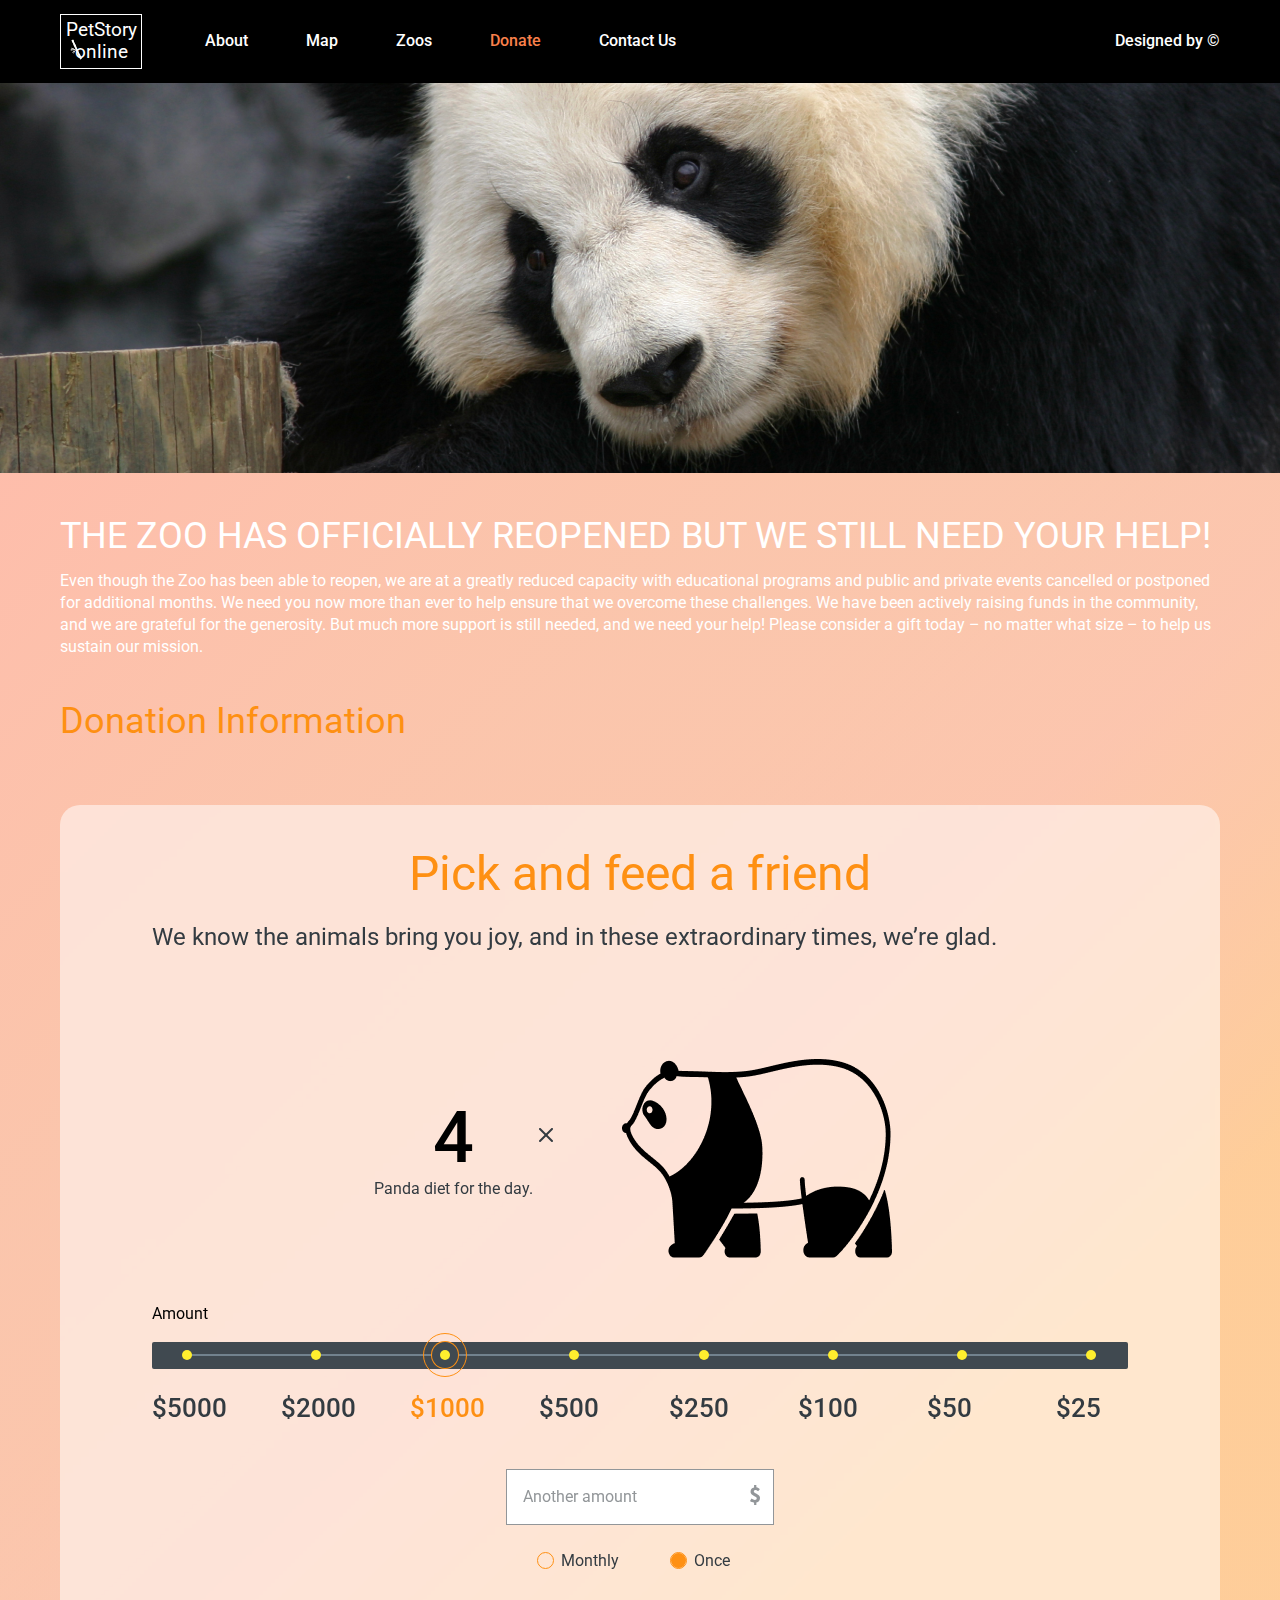
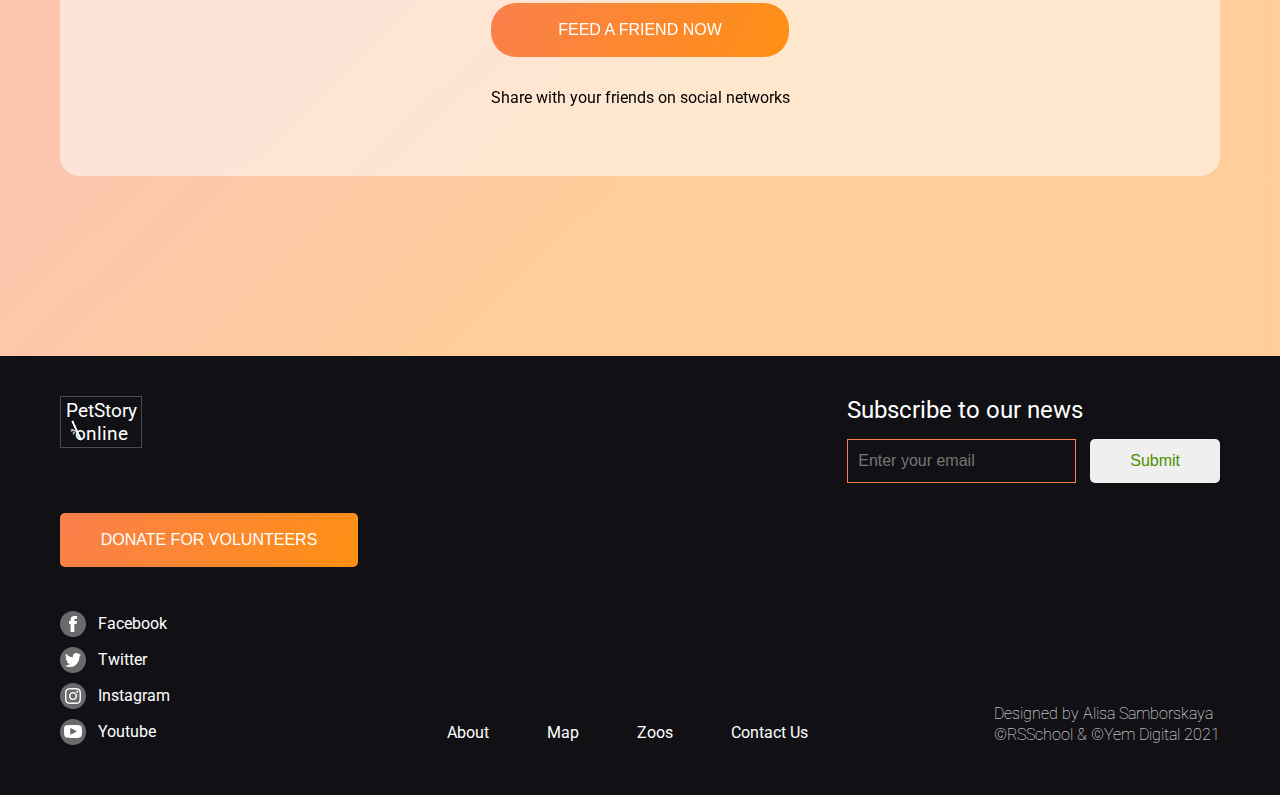
==== pages/donate/index.html @ e5a46377 "feat: add donate page" ====
<!DOCTYPE html>
<html lang="en">
<head>
  <meta charset="UTF-8">
  <meta http-equiv="X-UA-Compatible" content="IE=edge">
  <meta name="viewport" content="width=device-width, initial-scale=1.0">
  <link rel="preconnect" href="https://fonts.googleapis.com">
  <link rel="preconnect" href="https://fonts.gstatic.com" crossorigin>
  <link href="https://fonts.googleapis.com/css2?family=Roboto:ital,wght@0,100;0,300;0,400;0,500;0,700;0,900;1,100;1,300;1,400;1,500;1,700;1,900&display=swap" rel="stylesheet">
  <link rel="stylesheet" href="../donate/style.css">
  <title>Online Zoo - Donate</title>
</head>
<body>
  <header>
    <div class="container">
      <h1>
        <a href="../main/index.html">PetStory online</a>
        <img src="../../assets/icons/bamboo.svg" alt="bamboo" id="bamboo">
      </h1>
      <nav>
        <ul>
          <li><a href="../main/index.html">About</a></li>
          <li><a href="">Map</a></li>
          <li><a href="">Zoos</a></li>
          <li><a class="active-link" href="../../pages/donate/index.html">Donate</a></li>
          <li><a href="">Contact Us</a></li>
        </ul>
      </nav>
      <h3><a href="https://www.figma.com/file/ypzT9idgAILaSRVRmDAJxn/online-zoo-3-weeks">Designed by &#169;</a></h3>
    </div>
  </header>
  <main>
    <section class="hero"></section>
    <section class="donate">
      <div class="container">
        <h3>THE ZOO HAS OFFICIALLY REOPENED BUT WE STILL NEED YOUR HELP!</h3>
        <p>Even though the Zoo has been able to reopen, we are at a greatly reduced capacity with educational programs and public and private events cancelled or postponed for additional months. We need you now more than ever to help ensure that we overcome these challenges. We have been actively raising funds in the community, and we are grateful for the generosity.  But much more support is still needed, and we need your help! Please consider a gift today – no matter what size – to help us sustain our mission.</p>
        <h4>Donation Information</h4>
        <div class="feed">
          <h2>Pick and feed a friend</h2>
          <p>We know the animals bring you joy, and in these extraordinary times, we’re glad.</p>
          <div class="panda">
            <div class="panda_text">
              <h2>4</h2>
              <p>Panda diet for the day.</p>
            </div>
            <img src="../../assets/icons/x_icon.svg" alt="x-icon">
            <img src="../../assets/icons/panda_widget.png" alt="panda widget" id="panda_widget">
          </div>
          <h6>Amount</h6>
          <div class="amount">
            <input type="radio" name="donation-amount" id="a1" value="1" required>
            <label for="a1" data-donation-amount="$5000"></label>
            <input type="radio" name="donation-amount" id="a2" value="2" required>
            <label for="a2" data-donation-amount="$2000"></label>
            <input type="radio" name="donation-amount" id="a3" value="3" required checked>
            <label for="a3" data-donation-amount="$1000"></label>
            <input type="radio" name="donation-amount" id="a4" value="4" required>
            <label for="a4" data-donation-amount="$500"></label>
            <input type="radio" name="donation-amount" id="a5" value="5" required>
            <label for="a5" data-donation-amount="$250"></label>
            <input type="radio" name="donation-amount" id="a6" value="6" required>
            <label for="a6" data-donation-amount="$100"></label>
            <input type="radio" name="donation-amount" id="a7" value="7" required>
            <label for="a7" data-donation-amount="$50"></label>
            <input type="radio" name="donation-amount" id="a8" value="8" required>
            <label for="a8" data-donation-amount="$25"></label>
          </div>
          <input type="number" id="another-amount" placeholder="Another amount">
          <img src="../../assets/icons/dollar.svg" alt="dollar sign" id="dollar-sign">
          <div class="frequency">
            <input type="radio" id="monthly" name="how-often" value="monthly">
            <label for="monthly">Monthly</label>
            <input type="radio" id="once" name="how-often" value="once" checked>
            <label for="once">Once</label>
          </div>
          <div class="feed_button_wrapper">
            <button class="feed_button">FEED A FRIEND NOW</button>
          </div>
          <h6 class="share">Share with your friends on social networks</h6>
        </div>
      </div>
    </section>
  </main>
  <footer>
    <div class="container">
      <div class="footer_top">
        <h2>
          <a href="index.html">PetStory online</a>
          <img src="../../assets/icons/bamboo.svg" alt="bamboo" id="bamboo_footer">
        </h2>
        <form>
          <label for="email">Subscribe to our news</label><br/>
          <input type="email" id="email" placeholder="Enter your email">
          <input type="submit" value="Submit">
        </form>
      </div>
      <button class="footer_donate"><a href="../donate/index.html">DONATE FOR VOLUNTEERS</a></button>
      <div class="footer_bottom">
        <div class="socials">
          <a href="https://www.facebook.com/">
            <div class="socials_logo">
              <img src="../../assets/icons/facebook.svg" alt="facebook logo">
            </div>
            <h5>Facebook</h5>
          </a>
          <a href="https://www.twitter.com/">
            <div class="socials_logo">
              <img src="../../assets/icons/twitter.svg" alt="twitter logo">
            </div>
            <h5>Twitter</h5>
          </a>
          <a href="https://www.instagram.com/">
            <div class="socials_logo">
              <img src="../../assets/icons/instagram.svg" alt="instagram logo">
            </div>
            <h5>Instagram</h5>
          </a>
          <a href="https://www.youtube.com/">
            <div class="socials_logo">
              <img src="../../assets/icons/youtube.svg" alt="youtube logo">
            </div>
            <h5>Youtube</h5>
          </a>
        </div>
        <nav>
          <ul>
            <li><a href="">About</a></li>
            <li><a href="">Map</a></li>
            <li><a href="">Zoos</a></li>
            <li><a href="">Contact Us</a></li>
          </ul>
        </nav>
        <div class="copyright">
          <h4>Designed by Alisa Samborskaya</h4>
          <h4>©RSSchool & ©Yem Digital 2021</h4>
        </div>
      </div>
    </div>
  </footer>

  <script src="../donate/script.js"></script>
</body>
</html>
---- pages/donate/style.css ----
* {
  margin: 0;
  padding: 0;
  box-sizing: border-box;
}

body {
  width: 100%;
  font-family: 'Roboto', sans-serif;
}

.container {
  max-width: 1600px;
  width: 1160px;
  margin: 0 auto;
}

header {
  background: #000;
  color: #FFF;
}

header .container {
  display: flex;
  justify-content: space-between;
  align-items: center;
  padding: 14px 0;
}

header nav {
  margin-right: auto;
  margin-left: 63px;
}

header nav ul{
  display: flex;
  gap: 58px;
}

header nav ul li {
  list-style: none;
  font-size: 16px;
  font-weight: 500;
  line-height: 22.4px;
}

header nav ul li a:hover {
  color: #F9804B;
}

header h1 {
  font-size: 19px;
  font-weight: 400;
  line-height: 22.8px;
  text-align: center;
  border: 1.19px solid #FFF;
  width: 82px;
  padding: 3.5px 4.75px;
  position: relative;
}

#bamboo {
  position: absolute;
  top: 23.5px;
  left: 9px;
}

header h1 a,
header h3 a,
header nav ul li a {
  text-decoration: none;
  color: #FFF;
}

header h3 {
  font-size: 16px;
  font-weight: 500;
  line-height: 22.4px;
}

header h3 a:hover {
  color: #F9804B;
}

.active-link {
  color: #F9804B;
}

.hero {
  max-width: 1600px;
  height: 390px;
  background-image: url(../../assets/images/panda_bg_donate.png);
  background-size:auto;
  border: none;
}

.donate {
  background: linear-gradient(315.75deg, rgba(254, 210, 144, 0.7) 30.06%, #FEBDAB 100.95%, rgba(254, 210, 144, 0.7) 106.36%), linear-gradient(315.75deg, rgba(254, 189, 171, 0.74) 30.06%, rgba(243, 169, 248, 0.66) 50.74%, #E0D8F0 80.49%, #EAF7FE 127.9%, #EAF7FE 149.54%), linear-gradient(315.75deg, rgba(254, 189, 171, 0.74) 30.06%, rgba(243, 169, 248, 0.66) 50.74%, #E0D8F0 80.49%, #EAF7FE 127.9%, #EAF7FE 149.54%);
  padding-bottom: 180px;
}

.donate h3 {
  padding-top: 40px;
  font-size: 36px;
  font-weight: 400;
  line-height: 47px;
  color: #FFF;
}

.donate p {
  padding-top: 10px;
  font-size: 16px;
  font-weight: 400;
  line-height: 22px;
  color: #FFF;
}

.donate h4 {
  padding-top: 40px;
  font-size: 36px;
  font-weight: 400;
  line-height: 47px;
  color: #FE9013;
}

.feed {
  padding: 40px 92px 5px;
  margin-top: 60px;
  background: rgba(255, 255, 255, 0.52);
  backdrop-filter: blur(2px);
  border-radius: 20px;
}

.feed h2 {
  font-size: 48px;
  font-weight: 400;
  line-height: 58px;
  color: #FE9013;
  text-align: center;
}

.feed p {
  font-size: 24px;
  font-weight: 400;
  line-height: 29px;
  color: #333B41;
  padding-top: 20px;
}

.panda {
  padding-top: 60px;
  display: flex;
  align-items: center;
  width: 532px;
  margin: 0 auto 45px;
  justify-content: space-between;
}

#panda_widget {
  padding-left: 64px;
}
.panda_text {
  padding-top: 40px;
}

.panda_text h2 {
  font-size: 72px;
  font-weight: 500;
  line-height: 58px;
  color: #000000;
}

.panda_text p {
  padding-top: 11px;
  font-size: 16px;
  font-weight: 400;
  line-height: 22px;
  color: #333B41;
}

.feed h6 {
  font-size: 16px;
  font-weight: 400;
  line-height: 22px;
}

.amount {
  margin-top: 17px;
  width: 100%;
  height: 27px;
  background-color: #404950;
  border-radius: 2px;
  display: flex;
  flex-direction: row;
  justify-content: space-between;
	align-content: stretch;
  position: relative;
  padding-left: 30px;
  padding-right: 32px;
}

.amount::before {
  content: " ";
  position: absolute;
  height: 2px;
  width: 912px;
  background: #72828E;
  top: 50%;
  left: 50%;
  transform: translate(-50%, -50%);
}

.amount label::before {
  content: attr(data-donation-amount);
  position: absolute;
  font-size: 26px;
  font-weight: 500;
  line-height: 36px;
  color: #333B41;
  transform: translate(-30px, 40px);
}

.amount label {
  width: 10px;
  height: 10px;
  transform: translate(0px, 8px);
  border-radius: 50%;
  background: #FFEE2E;
}

.amount label::after {
  content: "";
  position: absolute;
  top: -50px;
  right: -60px;
  padding: 60px;
}

.amount label::after:hover {
  cursor: pointer;
}

.amount label:hover {
  cursor: pointer;
}

.amount input:checked + label {
  cursor: pointer;
  outline: 1px solid #FE9013;
  outline-offset: 16px;
  box-shadow: 0 0 0 8px #404950, 0 0 0 9px #FE9013;
}

.amount input:checked + label::before {
  color: #FE9013;
}

.amount input {
  display: none;
}

#another-amount::placeholder {
  width: 100%;
  font-family: 'Roboto', sans-serif;
  font-size: 16px;
  font-weight: 400;
  line-height: 22px;
  color: #929699;
}

#another-amount {
  position: relative;
  padding: 16px;
  width: 268px;
  border: 1px solid #929699;
  display: flex;
  align-items: center;
  margin: 100px auto 0;
  font-family: 'Roboto', sans-serif;
  font-size: 16px;
  font-weight: 400;
  line-height: 22px;
}

#dollar-sign {
  position: absolute;
  right: 460px;
  top: 680px;
}

#another-amount::-webkit-outer-spin-button,
#another-amount::-webkit-inner-spin-button {
  appearance: none;
  margin: 0;
}

.frequency {
  display: flex;
  justify-content: center;
  gap: 65px;
  margin-top: 25px
}

.frequency label {
  padding-left: 10px;
  font-family: 'Roboto', sans-serif;
  font-size: 16px;
  font-weight: 400;
  line-height: 22px;
  color: #333B41;
  position: relative;
}

.frequency label::before {
  content: "";
  position: absolute;
  width: 15px;
  height: 15px;
  outline: 1px solid #FE9013;
  border-radius: 50%;
  transform: translate(-23px, 3px);
}

.frequency label:hover {
  cursor: pointer;
}

.frequency input:checked + label::before {
  cursor: pointer;
  background: #FE9013;
}

.frequency input {
  display: none;
}

.feed_button_wrapper {
  display: flex;
  justify-content: space-around;
}

.feed_button_wrapper .feed_button {
  padding: 16px 0;
  width: 298px;
  background: linear-gradient(113.96deg, #F9804B 1.49%, #FE9013 101.44%);;
  border: transparent;
  border-radius: 25px;
  font-size: 16px;
  font-weight: 500;
  line-height: 22px;
  text-align: center;
  color: #FFF;
  margin-top: 31px;
}

.feed_button:hover {
  background: #E47209;
  cursor: pointer;
}

.share {
  width: 100%;
  margin: 30px auto 62px;
  display: flex;
  justify-content: center;
}

footer {
  background: #111115;
  padding: 40px 0 50px;
}

footer .footer_top {
  display: flex;
  justify-content: space-between;
}

.footer_top form label {
  color: #FFF;
  font-size: 24px;
  font-weight: 400;
  line-height: 29px;
}

.footer_top form #email {
  font-size: 16px;
  font-weight: 400;
  line-height: 22px;
  background: #111115;
  color: #BDBDBD;
  padding: 10px;
  margin-top: 14px;
  border: 1px solid #F9804B;
}

.footer_top input[type="submit"] {
  color: #4B9200;
  font-size: 16px;
  font-weight: 400;
  line-height: 22px;
  padding: 10px 39px;
  border: 1px solid transparent;
  border-radius: 5px;
  margin-left: 10px;
}

.footer_top input[type="submit"]:hover {
  cursor: pointer;
  background-color: #F1F3F2;
  border-color: #4B9200;
}

footer h2 {
  font-size: 19px;
  font-weight: 400;
  line-height: 22.8px;
  text-align: center;
  border: 1.19px solid rgba(255, 255, 255, 0.25);
  width: 82px;
  height: 52px;
  position: relative;
  padding: 3.5px 4.75px;
}

footer h2 a {
  text-decoration: none;
  color: #FFF;
}

#bamboo_footer {
  position: absolute;
  top: 23.9px;
  left: 9px;
}

footer .footer_donate {
  margin: 30px 0 44px;
  padding: 16px 0;
  width: 298px;
  background: linear-gradient(113.96deg, #F9804B 1.49%, #FE9013 101.44%);
  border-radius: 5px;
  font-size: 16px;
  font-weight: 500;
  line-height: 22px;
  text-align: center;
  border: transparent;
}

.footer_donate a {
  text-decoration: none;
  color: #FFF;
}

footer .footer_donate:hover {
  background: #E47209;
  cursor: pointer;
}

footer .footer_donate:active {
  background: #4B9200;
}

footer .socials {
  display: flex;
  flex-direction: column;
  gap: 10px;
}

footer .socials a {
  display: flex;
  align-items: center;
  gap: 12px;
  text-decoration: none;
  color: #FFF;
}

footer .socials a h5 {
  font-size: 16px;
  font-weight: 400;
  line-height: 22px;
}


footer .socials_logo {
  width: 26px;
  height: 26px;
  background: rgba(196, 196, 196, 0.5);
  display: grid;
  place-items: center;
  border-radius: 50%;
}

footer .socials a:hover {
  color: #4B9200;
}

footer .socials a:hover .socials_logo {
  background-color: #4B9200;
}

footer .footer_bottom {
  display: flex;
  align-items: flex-end;
  justify-content: space-between;
}

footer .footer_bottom nav ul {
  display: flex;
  gap: 58px;
  margin-left: 90px;
}

footer .footer_bottom nav ul li a{
  list-style: none;
  font-size: 16px;
  font-weight: 400;
  line-height: 22.4px;
  text-decoration: none;
  color: #FFF;
}

footer .footer_bottom .copyright h4 {
  font-size: 16px;
  font-weight: 100;
  line-height: 21px;
  color: #FFF;
}

footer nav ul {
  list-style: none;
}

footer nav ul li a:hover {
  color: #F9804B;
}
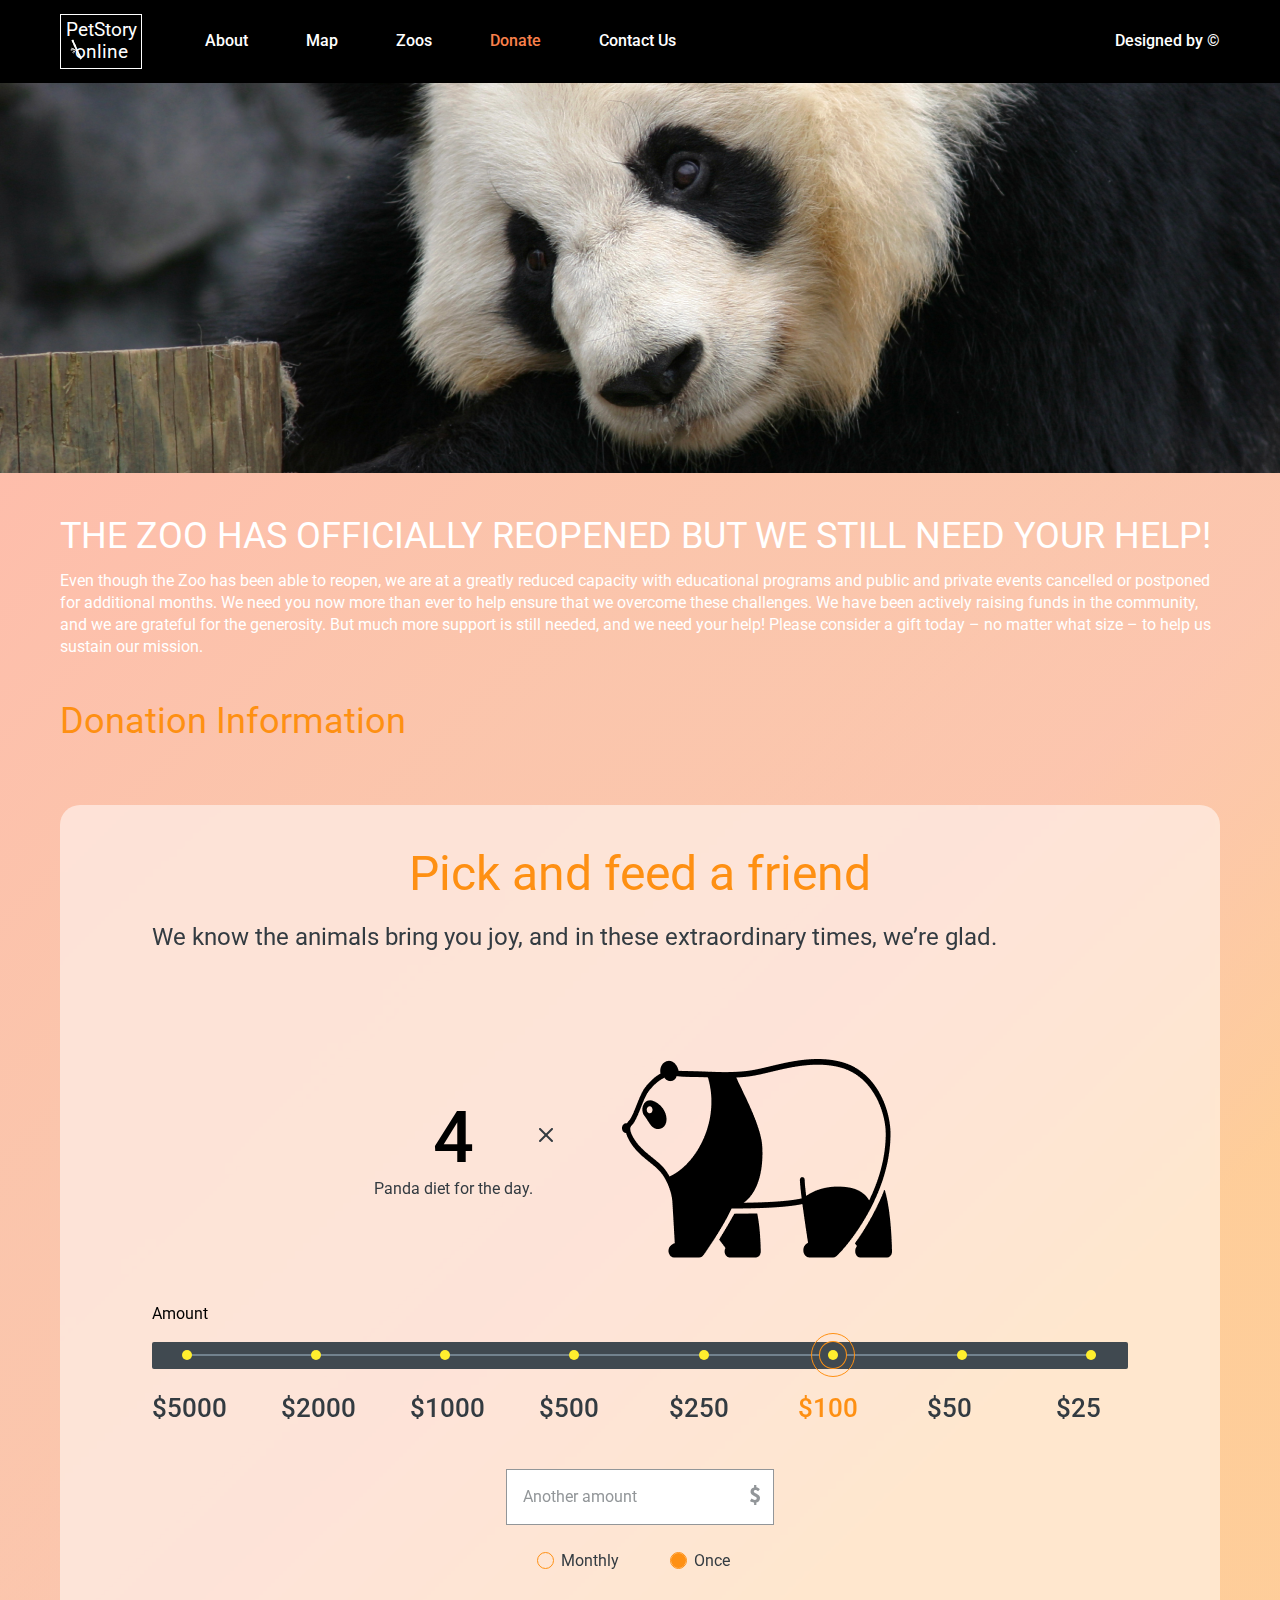
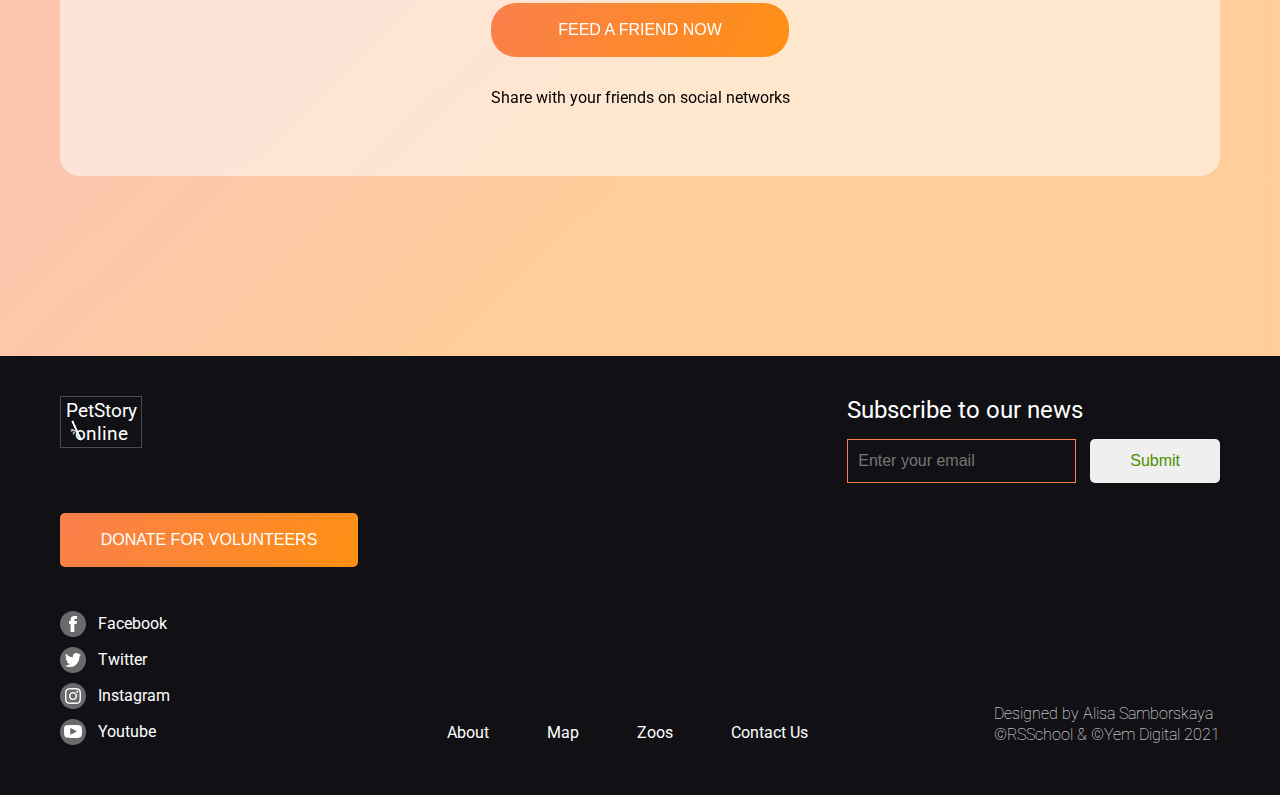
==== commit 6e484844: "feat: add functionality" ====
--- a/pages/donate/index.html
+++ b/pages/donate/index.html
@@ -27,6 +27,7 @@
         </ul>
       </nav>
       <h3><a href="https://www.figma.com/file/ypzT9idgAILaSRVRmDAJxn/online-zoo-3-weeks">Designed by &#169;</a></h3>
+      <img src="../../assets/icons/burger_menu.svg" alt="burger menu" id="burger">
     </div>
   </header>
   <main>
@@ -53,13 +54,13 @@
             <label for="a1" data-donation-amount="$5000"></label>
             <input type="radio" name="donation-amount" id="a2" value="2" required>
             <label for="a2" data-donation-amount="$2000"></label>
-            <input type="radio" name="donation-amount" id="a3" value="3" required checked>
+            <input type="radio" name="donation-amount" id="a3" value="3" required>
             <label for="a3" data-donation-amount="$1000"></label>
             <input type="radio" name="donation-amount" id="a4" value="4" required>
             <label for="a4" data-donation-amount="$500"></label>
             <input type="radio" name="donation-amount" id="a5" value="5" required>
             <label for="a5" data-donation-amount="$250"></label>
-            <input type="radio" name="donation-amount" id="a6" value="6" required>
+            <input type="radio" name="donation-amount" id="a6" value="6" required checked>
             <label for="a6" data-donation-amount="$100"></label>
             <input type="radio" name="donation-amount" id="a7" value="7" required>
             <label for="a7" data-donation-amount="$50"></label>
--- a/pages/donate/style.css
+++ b/pages/donate/style.css
@@ -13,6 +13,10 @@
   max-width: 1600px;
   width: 1160px;
   margin: 0 auto;
+}
+
+#burger {
+  display: none;
 }
 
 header {
@@ -266,10 +270,10 @@
   font-weight: 400;
   line-height: 22px;
   color: #929699;
+  position: relative;
 }
 
 #another-amount {
-  position: relative;
   padding: 16px;
   width: 268px;
   border: 1px solid #929699;
@@ -533,3 +537,459 @@
 footer nav ul li a:hover {
   color: #F9804B;
 }
+
+/* MEDIA QUERIES */
+
+@media (max-width: 1220px) {
+  .container {
+    width: 95%
+  }
+  .amount::before {
+    width: 90%;
+  }
+  #dollar-sign {
+    position: absolute;
+    right: 40%;
+    top: 70%;
+  }
+}
+
+@media (max-width: 1000px) {
+  .container {
+    width: 95%;
+    padding: 0 5px;
+  }
+  header .container {
+    padding: 14px 5px;
+  }
+  header nav ul {
+    gap: 48px;
+  }
+  header h1 {
+    padding: 2.5px 4.75px;
+  }
+  .hero {
+    background-size: cover;
+    background-repeat: no-repeat;
+    background-position-x: -170px;
+  }
+  .donate h3 {
+    width: 90%;
+  }
+  .donate p {
+    width: 95%;
+    padding-top: 30px;
+  }
+  .donate h4 {
+    padding-top: 22px;
+  }
+  .feed {
+    margin-top: 40px;
+    padding: 20px 47px 5px;
+  }
+  .feed h2 {
+    margin-right: 15px;
+    margin-bottom: -20px;
+  }
+  .panda {
+    padding-top: 34px;
+    display: flex;
+    justify-content: end;
+    align-items: center;
+    gap: 40px;
+    width: 532px;
+    margin: 0 auto;
+  }
+  .donate .feed .panda_text p {
+    font-size: 9px;
+    line-height: 13px;
+    width: 100px;
+  }
+  .panda_text {
+    width: 100px;
+    padding-top: 50px;
+  }
+  #panda_widget {
+    padding-left: 30px;
+  }
+  .feed h6 {
+    margin: 44px 18px 18px;
+  }
+  .amount {
+    margin: 20px auto;
+    width: 96%;
+    padding-left: 12px;
+    padding-right: 10px;
+  }
+  .amount label:first-of-type {
+    display: none;
+  }
+  .amount::before {
+    width: 95%;
+  }
+  .amount label::before {
+    transform: translate(-13px, 30px);
+  }
+  #another-amount {
+    margin: 94px auto 0;
+  }
+  #dollar-sign {
+    right: 37%;
+    top: 71%;
+  }
+  .feed h6:last-of-type {
+    margin: 29px 0px 40px;
+  }
+  .donate {
+    padding-bottom: 30px;
+  }
+  .footer_top form {
+    margin-right: 37px;
+  }
+  footer .footer_donate {
+    margin: 34px 0 46px;
+  }
+  footer .footer_bottom nav ul {
+    gap: 48px;
+    margin-left: 120px;
+  }
+  footer .footer_bottom .copyright h4:first-of-type {
+    margin-bottom: 10px;
+  }
+}
+@media (max-width: 980px) {
+  .copyright {
+    width: 150px;
+  }
+}
+@media (max-width: 768px) {
+  #dollar-sign {
+    right: 33%;
+    top: 71%;
+  }
+  footer .footer_bottom nav ul {
+    margin-left: 0px;
+  }
+  header h3 a {
+    display: none;
+  }
+}
+@media (max-width: 640px) {
+  .container {
+    width: 100%;
+    padding: 0 20px;
+  }
+  header .container {
+    height: 34px;
+    padding: 0 20px;
+  }
+  header h1 {
+    border: none;
+    font-size: 12px;
+    line-height: 15px;
+    width: 47px;
+  }
+  header nav, header h3 {
+    display: none;
+  }
+  #burger {
+    display: block;
+  }
+  #bamboo {
+    top: 11px;
+    left: 1px;
+    transform: scale(0.6);
+  }
+  .hero {
+    height: 335px;
+    background-position-x: -273px;
+  }
+  .donate h3 {
+    font-size: 24px;
+    line-height: 29px;
+    width: 100%;
+    padding-top: 30px;
+  }
+  .donate p {
+    padding-top: 20px;
+    width: 100%;
+  }
+  .donate h4 {
+    padding-top: 30px;
+  }
+  .feed {
+    margin-top: 30px;
+    padding: 30px 47px 5px;
+  }
+  .feed h2 {
+    margin-right: 0;
+    margin-bottom: 0;
+  }
+  .donate .feed .panda_text p {
+    font-size: 16px;
+    line-height: 22px;
+  }
+  .donate .feed p:first-of-type {
+    text-align: center;
+    width: 110%;
+    padding-right: 0;
+    margin: 0 -25px;
+  }
+  .donate .feed .panda p {
+    width: 205px;
+  }
+  .donate .feed .panda p {
+    text-align: initial;
+  }
+  .panda {
+    padding-top: 50px;
+    gap: 38px;
+    width: 513px;
+  }
+  .panda img:first-of-type {
+    padding-top: 30px;
+  }
+  .feed h6 {
+    margin: 40px -37px 18px;
+  }
+  .amount::before {
+    width: 87%;
+  }
+  .amount {
+    margin: -10px auto;
+    width: 100%;
+    position: absolute;
+    left: 0;
+    padding-left: 35px;
+    padding-right: 35px;
+  }
+  .amount label::after {
+    top: -40px;
+    right: -40px;
+    padding: 40px;
+  }
+  .amount label:nth-of-type(2) {
+    display: none;
+  }
+  .amount label:nth-of-type(3) {
+    display: none;
+  }
+  .amount label::before {
+    transform: translate(-20px, 31px);
+  }
+  #another-amount {
+    margin: 126px auto 0px;
+    transform: scale(0.68);
+  }
+  .feed h6:last-of-type {
+    margin: 28px 0px 25px;
+  }
+  .donate {
+    padding-bottom: 46px;
+  }
+  #dollar-sign {
+    right: 36%;
+    top: 72.5%;
+  }
+  .footer_top form,
+  footer .socials a h5 {
+    display: none;
+  }
+  footer {
+    padding: 10px 0 10px;
+    position: relative;
+  }
+  footer .socials {
+    position: absolute;
+    right: 20px;
+    top: 11px;
+    gap: 20px;
+  }
+  footer .footer_bottom nav ul {
+    gap: 37px;
+    margin-left: 0px;
+    /* padding-bottom: 15px; */
+  }
+  footer .footer_bottom {
+    padding-top: 23px;
+  }
+  footer .footer_donate {
+    margin: 35px 0 40px;
+  }
+  .copyright {
+    width: 235px;
+  }
+}
+
+@media (max-width: 600px) {
+  .panda {
+    justify-content: center;
+    width: 100%;
+    gap: 0;
+  }
+  #panda_widget {
+    width: 200px;
+  }
+  .feed .panda_text h2 {
+    font-size: 41px;
+    font-weight: 500;
+    line-height: 32px;
+    width: 65px;
+  }
+  .donate .feed .panda_text p {
+    font-size: 9px;
+    line-height: 13px;
+    width: 100px;
+  }
+  #dollar-sign {
+    right: 35%;
+    top: 71.5%;
+  }
+  footer .footer_bottom {
+    flex-direction: column-reverse;
+    align-items: baseline;
+  }
+}
+
+@media (max-width: 320px) {
+  .container {
+    width: 320px;
+    padding: 0 10px;
+  }
+  header .container {
+    height: 34px;
+    padding: 0 10px;
+  }
+  .hero {
+    height: 187px;
+    background-position-x: -148px;
+  }
+  .donate h3,
+  .donate p {
+    width: 300px;
+  }
+  .donate h4 {
+    font-size: 24px;
+    line-height: 29px;
+  }
+  .feed h2 {
+    font-size: 24px;
+    line-height: 29px;
+    width: 232px;
+    margin: 0 auto;
+  }
+  .donate .feed p:first-of-type {
+    font-size: 16px;
+    line-height: 22px;
+    width: 300px;
+    padding: 10px 0 10px 0;
+    margin: 0;
+  }
+  .feed {
+    padding: 20px 0 3px;
+  }
+  .panda {
+    width: 300px;
+    padding-top: 0;
+    gap: unset;
+  }
+  .panda_text {
+    padding-top: 40px;
+    padding-left: 0;
+  }
+  .feed .panda_text h2 {
+    font-size: 41px;
+    font-weight: 500;
+    line-height: 32px;
+    width: 65px;
+  }
+  #panda_widget {
+    width: 160px;
+    height: auto;
+    padding-left: 0;
+  }
+  .donate .feed .panda_text p {
+    font-size: 9px;
+    line-height: 13px;
+    width: 100px;
+  }
+  .panda img:first-of-type {
+    width: 8px;
+    margin-right: 37px;
+    margin-bottom: 14px;
+  }
+  .feed h6 {
+    margin: 4px 0px 12px;
+  }
+  .amount {
+    padding-left: 15px;
+    padding-right: 15px;
+    height: 15px;
+    margin: -5px auto;
+  }
+  .amount::before {
+    width: 270px;
+  }
+  .amount label {
+    width: 5px;
+    height: 5px;
+    transform: translate(0, 5px);
+  }
+  .amount label::before {
+    font-size: 13px;
+    font-weight: 500;
+    line-height: 18px;
+    transform: translate(-10px, 16px);
+  }
+  .amount label::after {
+    padding: 20px;
+    top: -15px;
+    right: -15px;
+  }
+  #another-amount {
+    margin: 66px auto 0px;
+  }
+  #dollar-sign {
+    right: 69px;
+    top: 362px;
+  }
+  .frequency {
+    margin-top: 13px;
+  }
+  .share {
+    width: 101%;
+  }
+  .donate {
+    padding-bottom: 15px;
+  }
+  footer h2 {
+    border: none;
+    width: 200px;
+    margin: 7px auto;
+  }
+  #bamboo_footer {
+    top: 0;
+    left: 108px;
+  }
+  footer .socials {
+    flex-direction: row;
+    margin: 61px auto;
+    width: 280px;
+    justify-content: center;
+    gap: 30px;
+  }
+  footer .footer_donate {
+    margin: 52px 0 34px;
+  }
+  footer .footer_bottom {
+    flex-direction: column-reverse;
+    padding-top: 0;
+    align-items: end;
+  }
+  .copyright {
+    margin-bottom: 30px;
+  }
+  .feed_button_wrapper {
+    display: block;
+  }
+}